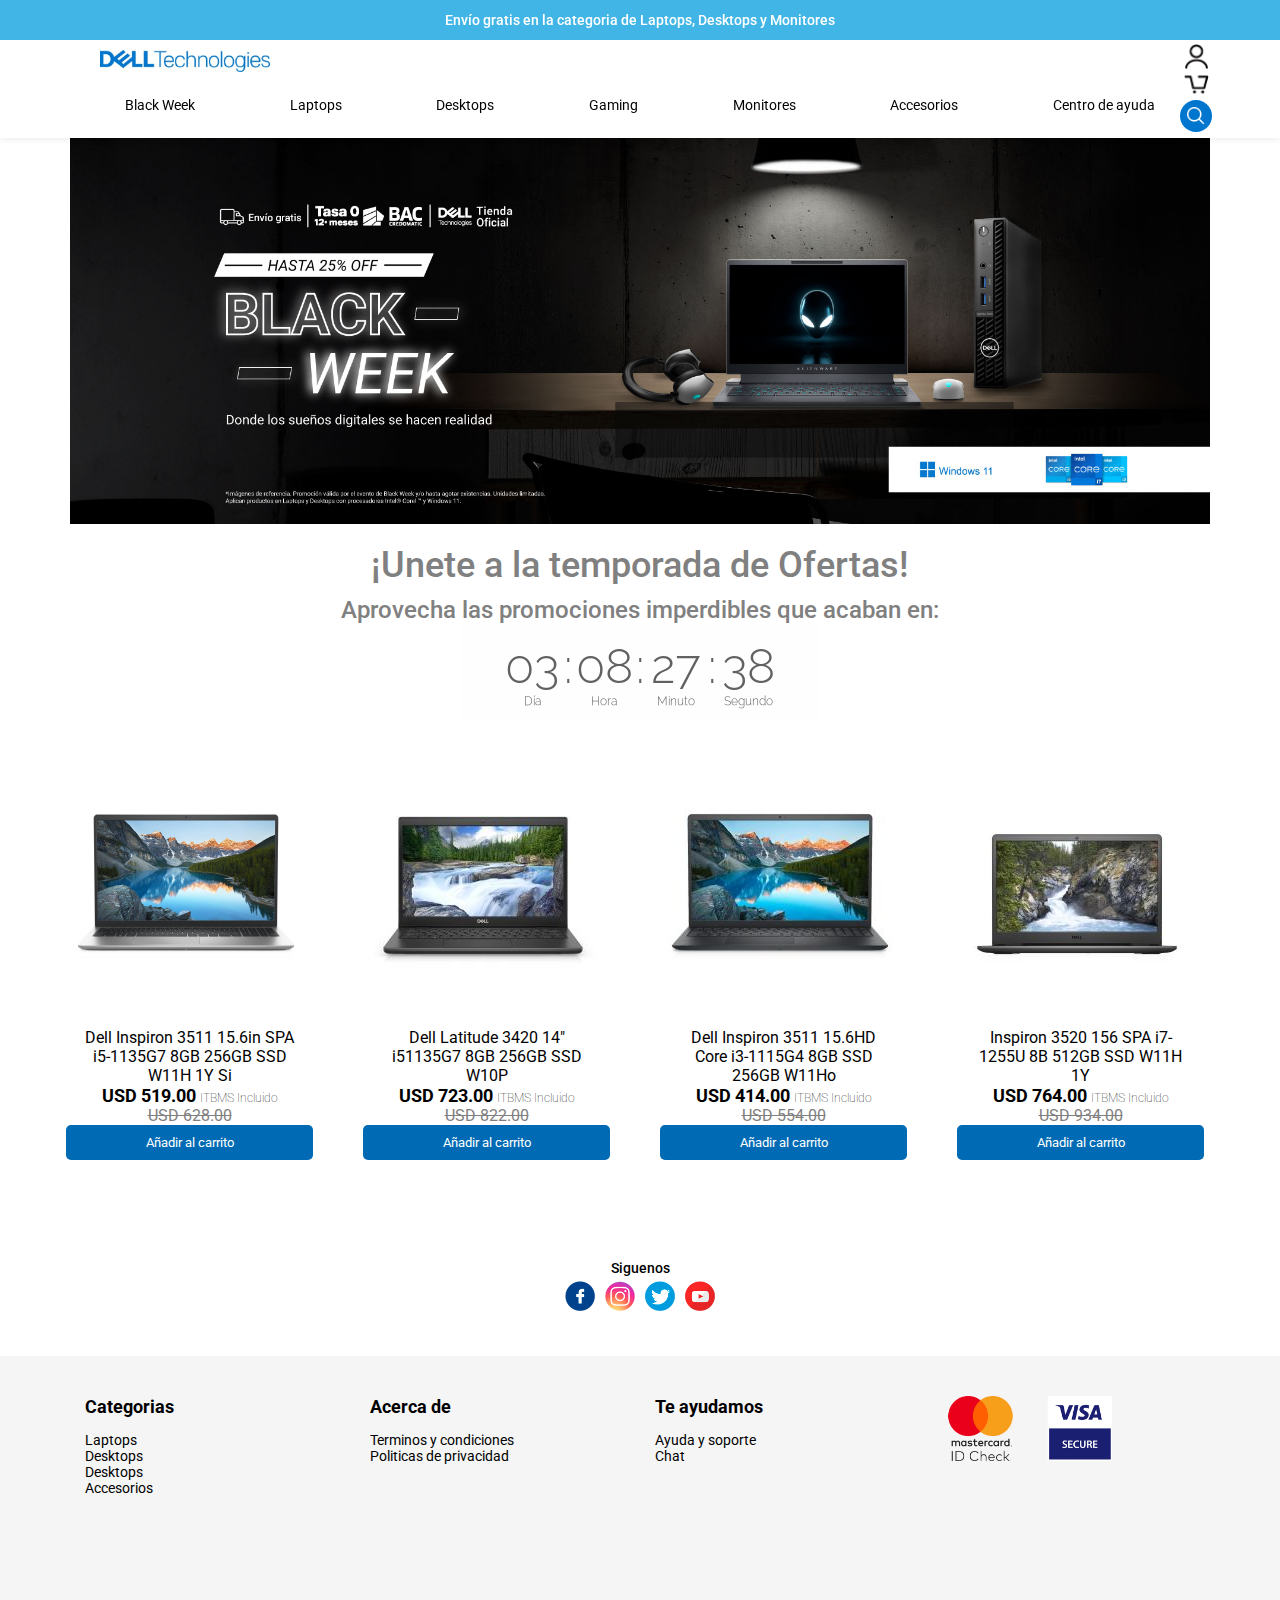
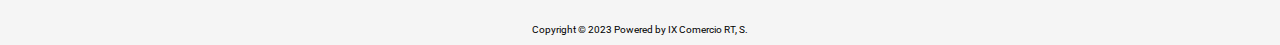
==== Tarea3_NGarcia_EWu_PDelgado/index.html @ ea664fd5 "Asignaciones hasta el 30/09/2023" ====
<!DOCTYPE html>
<html lang="en">
<head>
    <meta charset="UTF-8">
    <meta name="viewport" content="width=device-width, initial-scale=1.0">
    <title>Dell Tienda</title>
    <link rel="stylesheet" href="index.css"/>
</head>
<body>
    <header>
        <div class="header-caja"> <!--caja azul-->    
            <p class="texto-header-caja">Envío gratis en la categoria de Laptops, Desktops y Monitores</p>  
        </div>
        <div class="contenedor">
            <nav class="menu">
                <div class="caja1">
                    <img class="logo" src="img/logo_dell.jpg" alt="logo">
                    <ul class="menu-item menu"> <!--elementos del nav-->
                        <li class="nav-menu-item"><span>Black Week</span></li>
                        <li class="nav-menu-item"><span>Laptops</span></li>
                        <li class="nav-menu-item"><span>Desktops</span></li>
                        <li class="nav-menu-item"><span>Gaming</span></li>
                        <li class="nav-menu-item"><span>Monitores</span></li>
                        <li class="nav-menu-item"><span>Accesorios</span></li>
                        <li class="nav-menu-item"><span>Centro de ayuda</span></li>
                    </ul>
                </div>
                <ul class="menu-item-user"> <!--opciones de usuario-->
                    <img class="nav-menu-img" src="img/sign-in.png" alt="Iniciar Sesion">
                    <img class="nav-menu-img" src="img/minicart.png" alt="Carrito">
                    <button class="lupa" type="button"></button>
                </ul>
            </nav>
        </div>
    </header>
    <img class="banner" src="img/banner.jpg" alt="banner">
    <h1>¡Unete a la temporada de Ofertas!</h1>
    <h3>Aprovecha las promociones imperdibles que acaban en:</h3>
    <div class="contenedor-cuenta">
        <img class="cuenta-regresiva" src="img/countdown-gif.gif" alt="cuenta atras">
    </div>
    <div class="caja-productos">
        <ul class="fila-productos">
            <li class="producto">
                <img class="p1" src="img/p1.png">
                <p class="descripcion-producto">
                    Dell Inspiron 3511 15.6in SPA<br>
                    i5-1135G7 8GB 256GB SSD<br>
                    W11H 1Y Si
                </p>
                <p class="precio-producto">
                    <span class="precio">USD 519.00</span>
                    <span class="itbms">ITBMS Incluido</span>
                </p>
                <p class="precio-anterior">
                    USD 628.00
                </p>
                <span class="contenedor-boton">
                    <button class="boton">Añadir al carrito</button>
                </span>
            </li>
            <li class="producto">
                <img class="p2" src="img/p2.jpg">
                <p class="descripcion-producto">
                    Dell Latitude 3420 14"<br>
                    i51135G7 8GB 256GB SSD<br>
                    W10P
                </p>
                <p class="precio-producto">
                    <span class="precio">USD 723.00</span>
                    <span class="itbms">ITBMS Incluido</span>
                </p>
                <p class="precio-anterior">
                    USD 822.00
                </p>
                <span class="contenedor-boton">
                    <button class="boton">Añadir al carrito</button>
                </span>
            </li>
            <li class="producto">
                <img class="p3" src="img/p3.jpeg">
                <p class="descripcion-producto">
                    Dell Inspiron 3511 15.6HD<br>
                    Core i3-1115G4 8GB SSD<br>
                    256GB W11Ho
                </p>
                <p class="precio-producto">
                    <span class="precio">USD 414.00</span>
                    <span class="itbms">ITBMS Incluido</span>
                </p>
                <p class="precio-anterior">
                    USD 554.00
                </p>
                <span class="contenedor-boton">
                    <button class="boton">Añadir al carrito</button>
                </span>
            </li>
            <li class="producto">
                <img class="p4" src="img/p4.jpg">
                <p class="descripcion-producto">
                    Inspiron 3520 156 SPA i7-<br>
                    1255U 8B 512GB SSD W11H<br>
                    1Y
                </p>
                <p class="precio-producto">
                    <span class="precio">USD 764.00</span>
                    <span class="itbms">ITBMS Incluido</span>
                </p>
                <p class="precio-anterior">
                    USD 934.00
                </p>
                <span class="contenedor-boton">
                    <button class="boton">Añadir al carrito</button>
                </span>
            </li>
        </ul>
    </div>
    <div class="redes">
        <h5 class="redes-texto">Siguenos</h5>
        <ul class="redes-iconos">
            <li class="item-icon"><img class="icon" src="img/facebook.png"></li>
            <li class="item-icon"><img class="icon" src="img/instagram.png"></li>
            <li class="item-icon"><img class="icon" src="img/twitter.png"></li>
            <li class="item-icon"><img class="icon" src="img/youtube.png"></li>
        </ul>
    </div>
    <footer>
        <div class="footer-nav">
            <div class="contenedor-footer">
                <div class="columna-footer">
                   <h4>Categorias</h4>
                   <ul class="columna">
                        <p>Laptops</p>
                        <p>Desktops</p>
                        <p>Desktops</p>
                        <p>Accesorios</p>
                   </ul>
                </div>
                <div class="columna-footer">
                    <h4>Acerca de</h4>
                    <ul class="columna">
                        <p>Terminos y condiciones</p>
                        <p>Politicas de privacidad</p>
                    </ul>
                </div>
                <div class="columna-footer">
                    <h4>Te ayudamos</h4>
                    <ul class="columna">
                        <p>Ayuda y soporte</p>
                        <p>Chat</p>
                    </ul>
                </div>
                <div class="columna-footer">
                    <img class="pago-imagen" src="img/payment.png">
                </div>
            </div>
            <div class="caja2">
                <div class="caja2-fila">
                    <ul>
                        <li></li>
                    </ul>
                </div>
            </div>
        </div>
        <div class="legal-stuff">
            <div class="contenedor-legal-stuff">
                <span>Copyright © 2023 Powered by IX Comercio RT, S.</span>
            </div>
        </div>
    </footer>
</body>
</html>
---- Tarea3_NGarcia_EWu_PDelgado/index.css ----
@import url('https://fonts.googleapis.com/css2?family=Roboto:ital,wght@0,100;0,300;0,400;0,500;0,700;0,900;1,100;1,300;1,400;1,500;1,700;1,900&display=swap');

*{
    font-family: 'Roboto', sans-serif;
    margin: 0;
    box-sizing: border-box;
}

header{
    background: #fff;
    font-size: 14px;
    position: sticky;
    top: 0;
    width: 100%;
    box-shadow: 0 0 8px rgba(0,0,0,.1);
    transition: .5s al ease;
    z-index: 99;
}

ul{
    list-style-type: none;
}

h1{
    color: #808080;
    margin-top: 20px;
    margin-bottom: 10px;
    font-size: 36px;
    font-weight: 500;
    text-align: center;
}

h3{
    color: #808080;
    font-size: 24px;
    font-weight: 500;
    text-align: center;
}

h4{
    font-size: 18px;
    font-weight: 700;
    margin: 0 0 15px;
    padding-bottom: 0;
}

h5{
    color: black;
    font-size: 14px;
    font-weight: 500;
}

footer{
    background: #f5f5f5;
}

.header-caja{
    color: white;
    background: #41B6E6;
    padding: 5px 15px;
    height: 40px;
}

.texto-header-caja{
    display: flex;
    align-items: center;
    text-align: center;
    justify-content: center;
    height: 100%;
    font-weight:500;
}

.contenedor{
    display:flex;
    text-align: center;
    align-items: center;
    flex-direction: column;
}

.menu{
    display: flex;
    justify-content: space-between;
    align-items: center;
    width: 1080px;
}

.caja1{
    display: flex;
    flex-direction: column;
    flex-wrap: wrap;
    margin-top: auto;
    margin-left: auto;
}

.nav-menu-item{
    padding: 25px;
}

.menu-item{
    padding: 0;
}

.menu-item-user{
    padding: 0;
    width: 40px;
}

.logo{
    width: 170px;
    padding-top: 10px;
}

.lupa{
    width: 32px;
    height: 32px;
    background: url("img/search-white.png") no-repeat center;
    background-color: #0076ce;
    background-size:18px;
    border-radius: 50%;
    border: none;
}

.nav-menu-img{
    width: 25px;
}

.banner{
    box-sizing: border-box;
    margin-left: auto;
    margin-right: auto;
    display: flex;
    text-align: center;
    width: 1140px;
}

.contenedor-cuenta{
    text-align: center;
}

.cuenta-regresiva{
    height: 96px;
    width: 360px;
    margin-left: auto;
    margin-right: auto;
}

.caja-productos{
    display: flex;
    justify-content: center;
    margin-bottom: 0;
    background: transparent;
    padding: 60px 0;
}

.producto{
    border: black;
    border-radius: 20px;
    width: 247px;
    margin-right: 50px;
    float:left;
}

.descripcion-producto{
    text-align: center;
}

.precio-producto{
    text-align: center;
}

.precio{
    font-weight: 700;
    font-size: 18px;
}

.itbms{
    font-weight: lighter;
    font-size: 12px;
}

.precio-anterior{
    color: #808080;
    text-decoration: line-through;
    text-align: center;
}

.contenedor-boton{
    width:247px;
    height:35px;
    display: flex;
    flex-direction: column;
    justify-content: center;
    align-items: center;
    background: #006bb4;
    border-radius: 5px;
}

.boton{
    background: transparent;
    color: white;
    border: none;
    vertical-align: middle;
}

.redes{
    text-align: center;
    padding: 40px 15px;
}

.redes-iconos{
    display: flex;
    margin: auto;
    justify-content: center;
    padding: 0;
}
.item-icon{
    width: 40px;
    height: 40px;
}

.icon{
    width: 40px;
    padding: 5px;
}

.footer-nav{
    padding-top: 40px;
    padding-bottom: 40px;
}

.contenedor-footer{
    display:flex;
    justify-content: center;
    padding-left: 15px;
    padding-right: 15px;
    margin-left: 45px;
    margin-right: 45px;
}

.columna-footer{
    width: 285px;
    padding-left: 15px;
    padding-right: 15px;
}

.pago-imagen{
    width: 180px;
    height: 65px;
}

.columna{
    padding: 0;
    text-align: left;
    font-size: 14px;
}

.caja2{
    padding: 25px 15px;
    margin: 0 auto;
    box-sizing: border-box;
}

.caja2-fila{
    width: 1140px;
    height: 28px;
}

.contenedor-legal-stuff{
    padding: 10px 0;
    font-size: 10px;
    text-align: center;
}
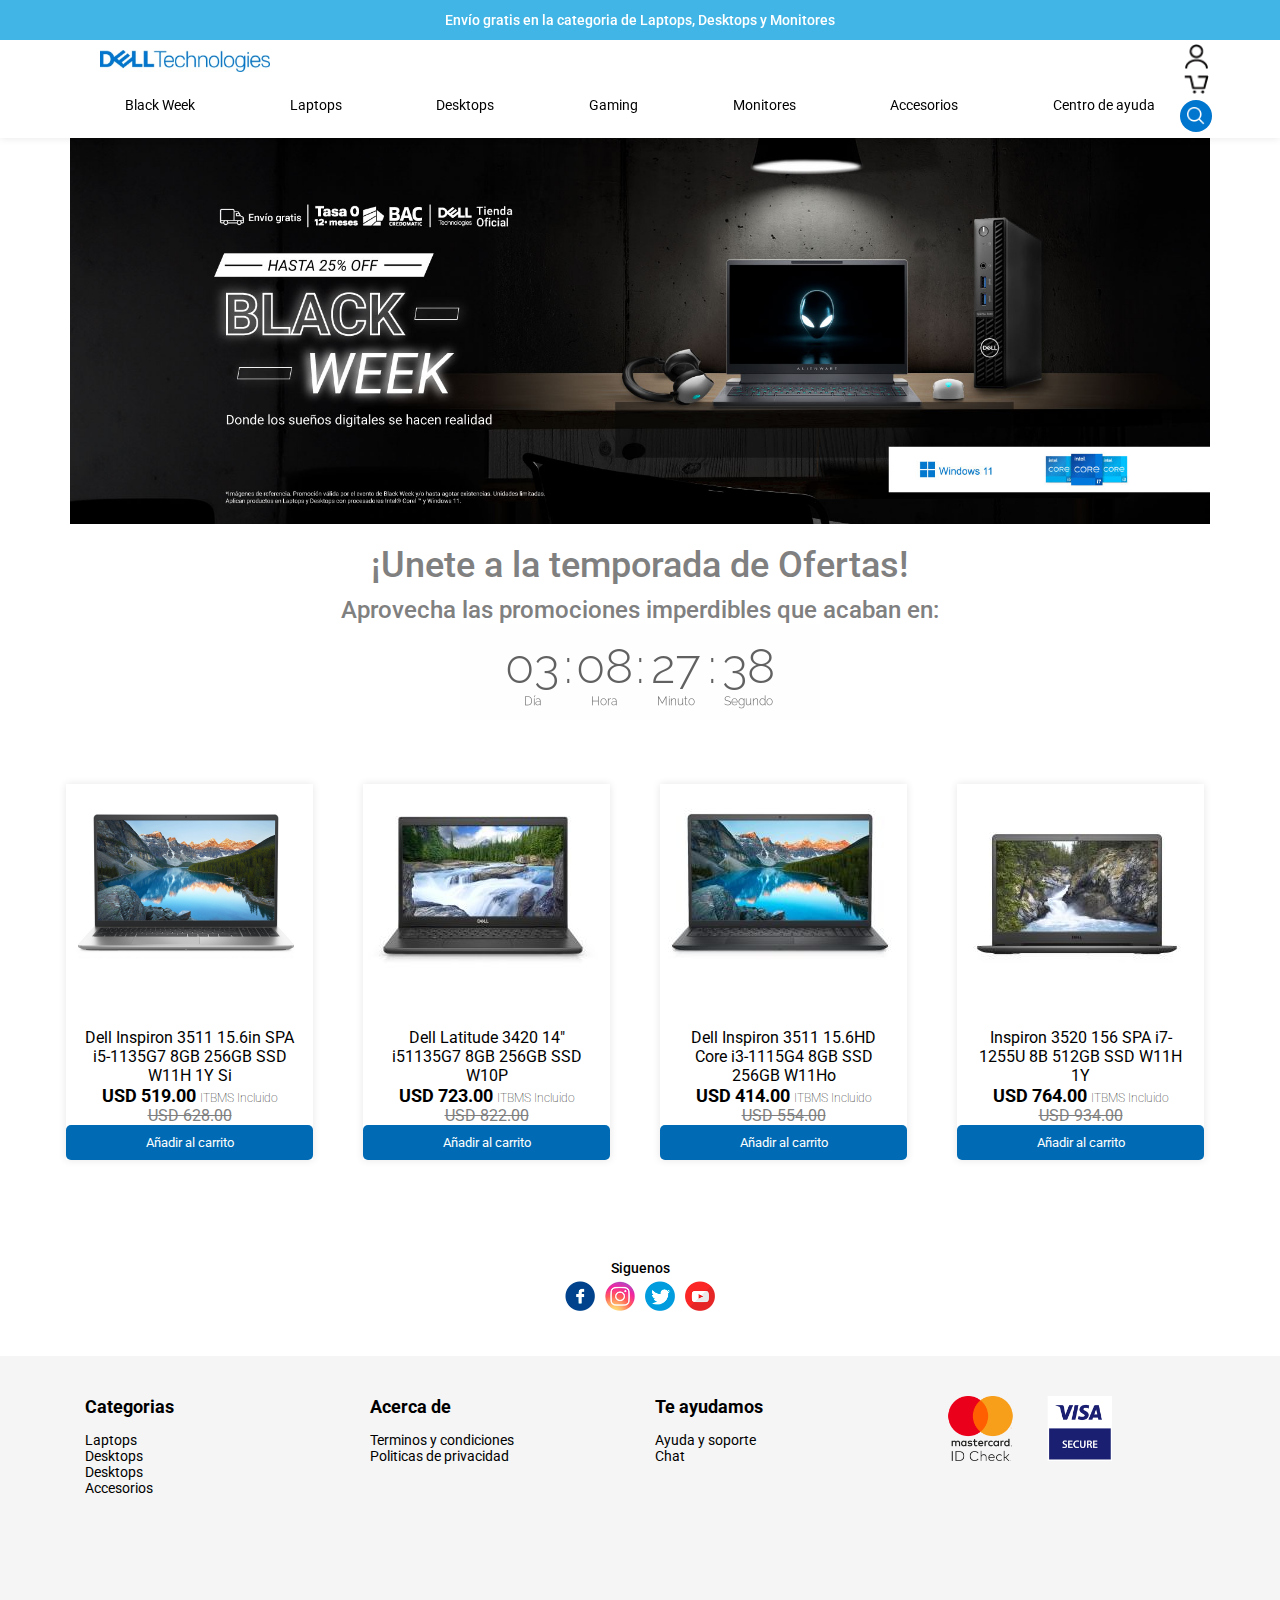
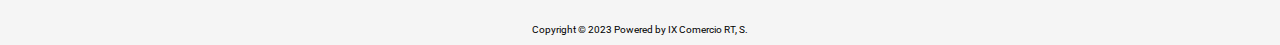
==== commit 59bbe350: "Asignaciones hasta el15/10/2023" ====
--- a/Tarea3_NGarcia_EWu_PDelgado/index.html
+++ b/Tarea3_NGarcia_EWu_PDelgado/index.html
@@ -16,7 +16,7 @@
                 <div class="caja1">
                     <img class="logo" src="img/logo_dell.jpg" alt="logo">
                     <ul class="menu-item menu"> <!--elementos del nav-->
-                        <li class="nav-menu-item"><span>Black Week</span></li>
+                        <li h="#" class="nav-menu-item"><span>Black Week</span></li>
                         <li class="nav-menu-item"><span>Laptops</span></li>
                         <li class="nav-menu-item"><span>Desktops</span></li>
                         <li class="nav-menu-item"><span>Gaming</span></li>
--- a/Tarea3_NGarcia_EWu_PDelgado/index.css
+++ b/Tarea3_NGarcia_EWu_PDelgado/index.css
@@ -153,11 +153,13 @@
 }
 
 .producto{
+    border: 10px;
     border: black;
-    border-radius: 20px;
     width: 247px;
     margin-right: 50px;
     float:left;
+    box-shadow: 0 0 8px rgba(0,0,0,.1);
+    transition: .5s al ease;
 }
 
 .descripcion-producto{
